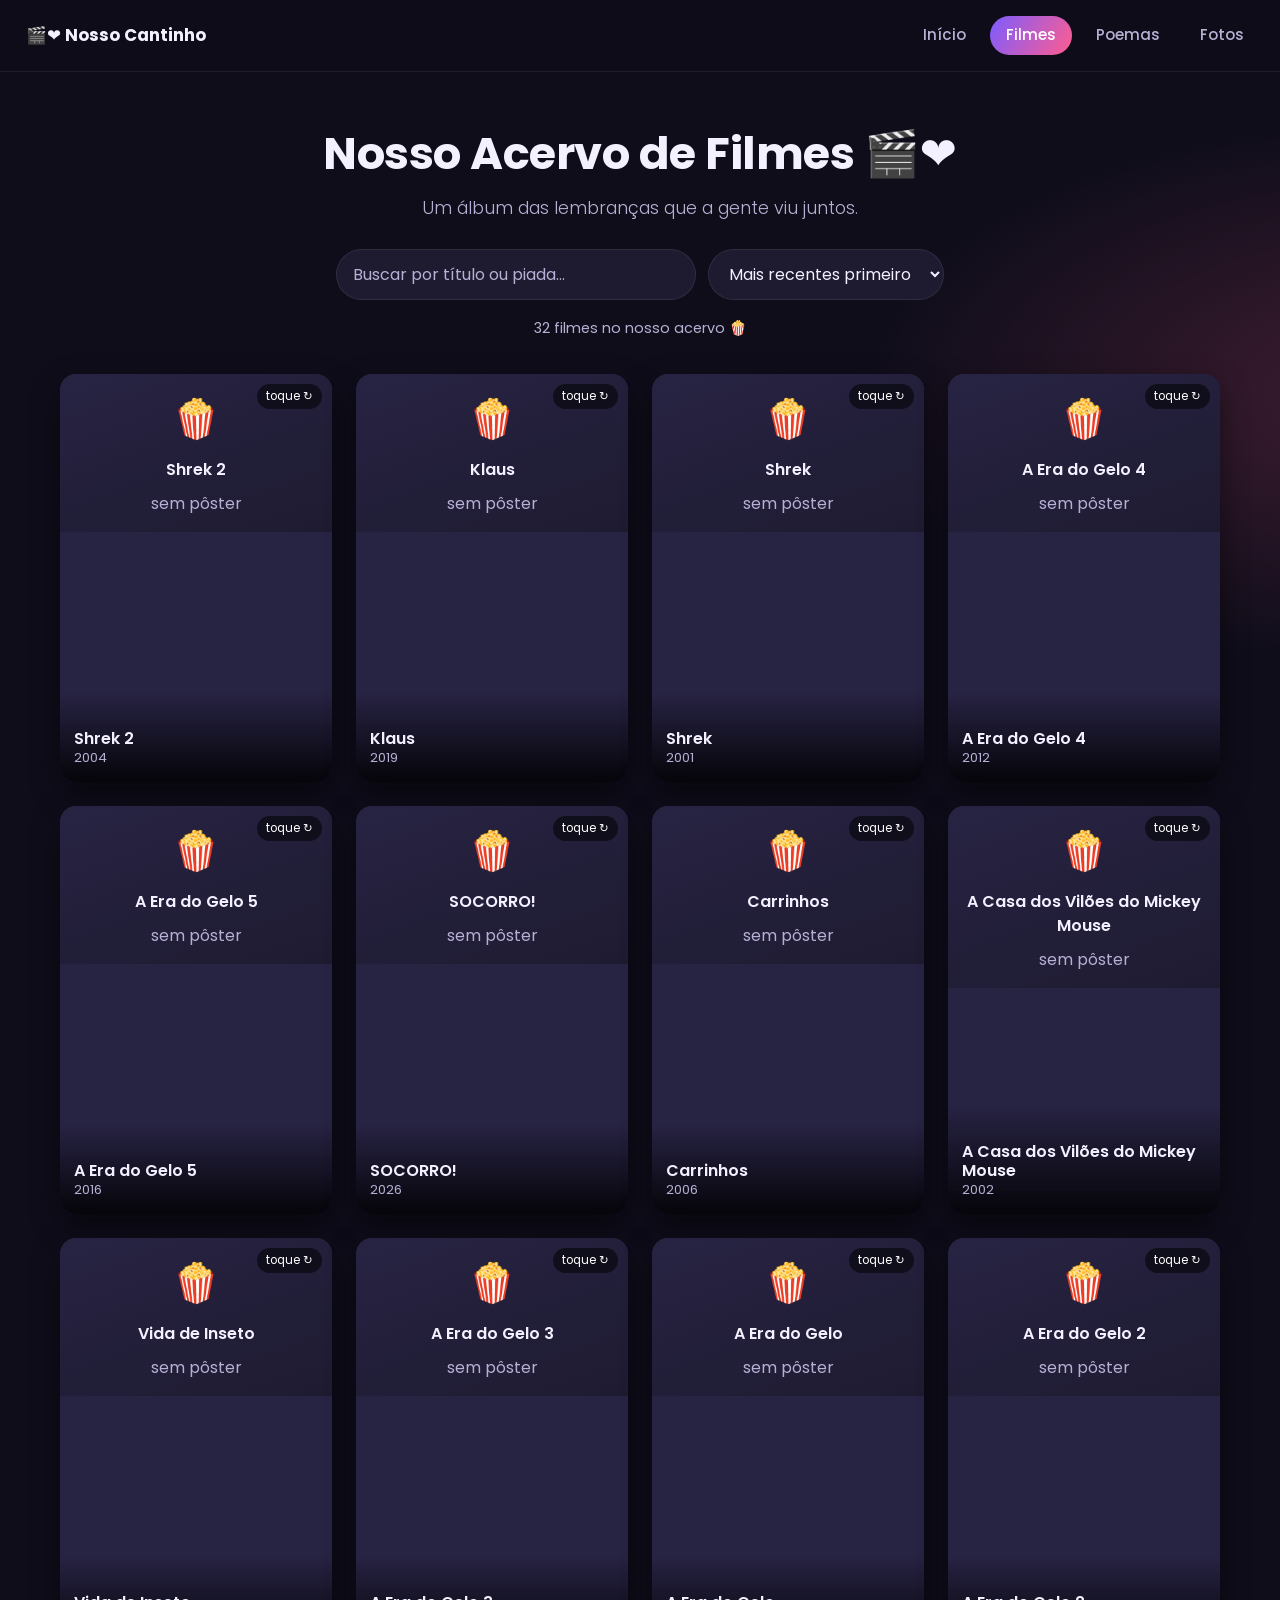
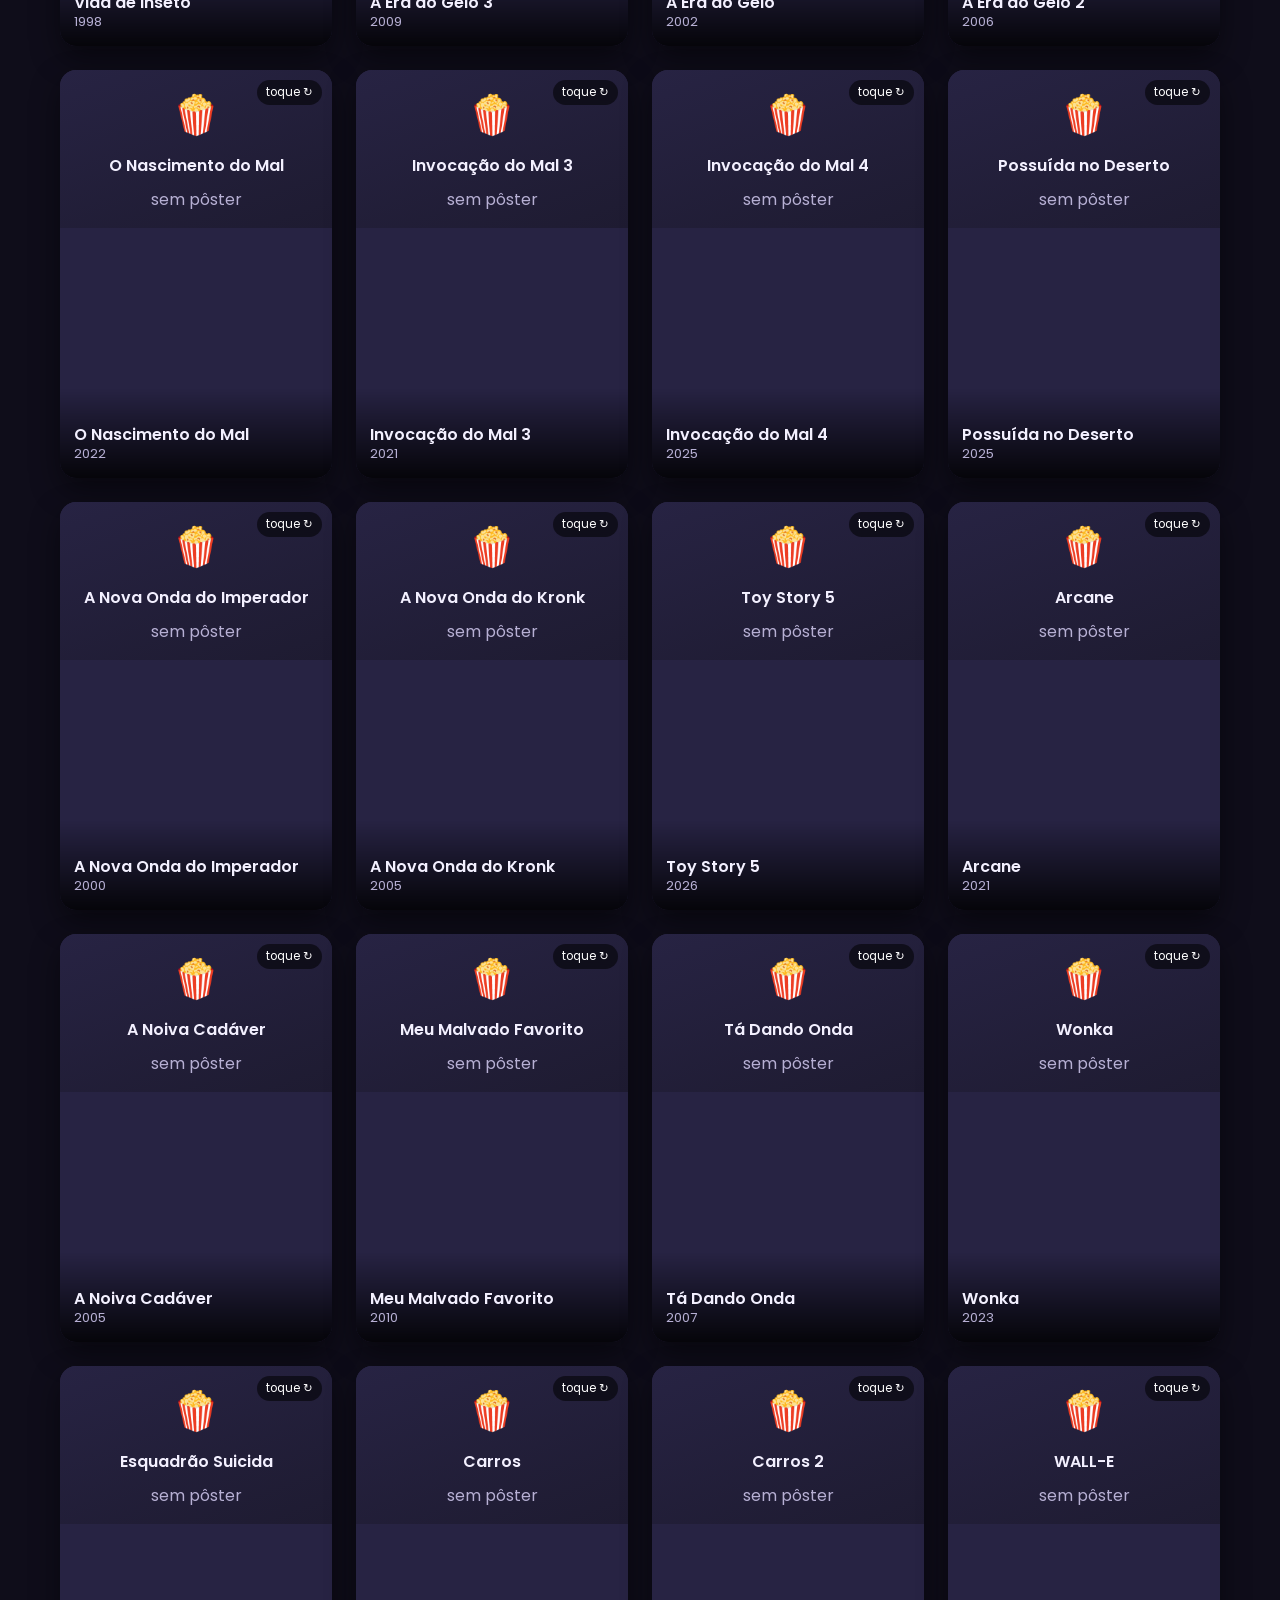
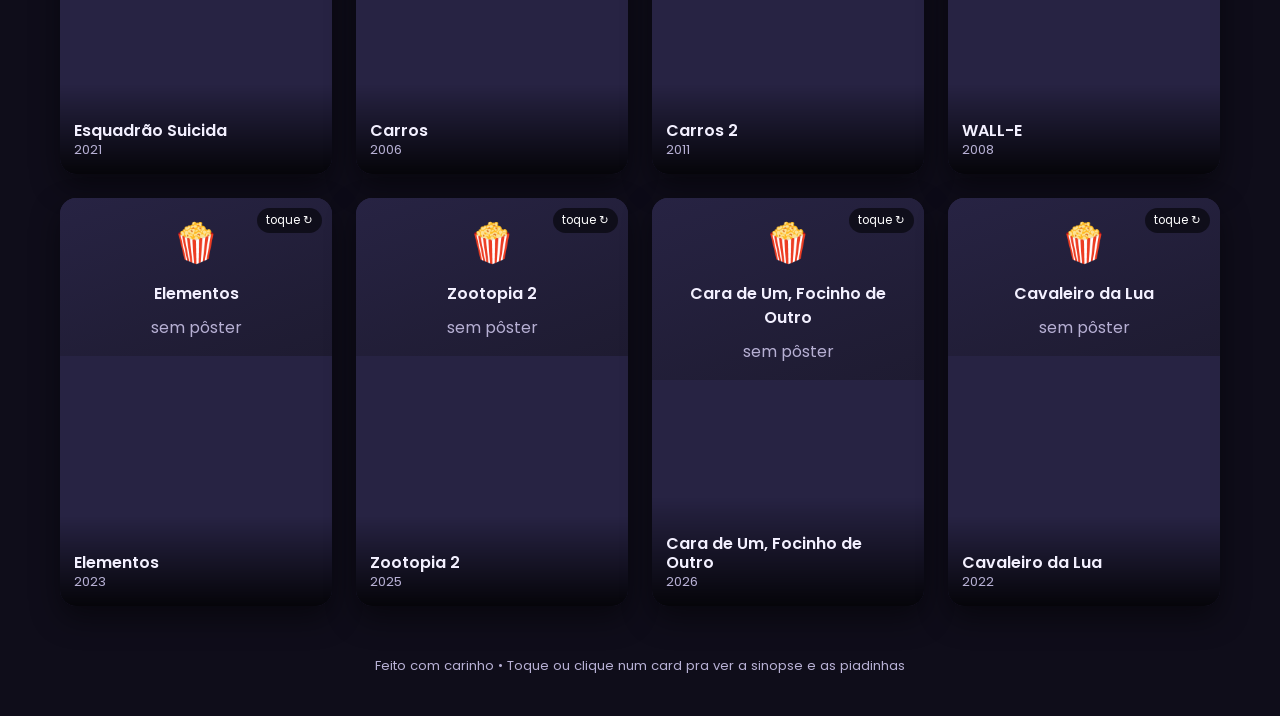
==== paginas/filmes.html @ cee28fe9 "Organiza arquivos em pastas (paginas/ assets/ dados/ fotos/) e adiciona secao de Fotos com lightbox" ====
<!DOCTYPE html>
<html lang="pt-BR">
<head>
  <meta charset="UTF-8" />
  <meta name="viewport" content="width=device-width, initial-scale=1.0" />
  <title>Nosso Acervo de Filmes 🎬</title>
  <meta name="description" content="Um álbum de lembranças dos filmes que já assistimos juntos." />

  <!-- Favicon: o iconezinho que aparece na aba do navegador -->
  <link rel="icon" type="image/svg+xml" href="../favicon.svg" />
  <!-- Fallback em emoji para navegadores que não carregam o SVG -->
  <link rel="alternate icon" href="data:image/svg+xml,%3Csvg xmlns='http://www.w3.org/2000/svg' viewBox='0 0 16 16'%3E%3Ctext y='14' font-size='14'%3E%F0%9F%8E%AC%3C/text%3E%3C/svg%3E" />
  <!-- Ícone para quando salvam o site na tela inicial do celular -->
  <link rel="apple-touch-icon" href="../favicon.svg" />
  <link rel="preconnect" href="https://fonts.googleapis.com" />
  <link rel="preconnect" href="https://fonts.gstatic.com" crossorigin />
  <link href="https://fonts.googleapis.com/css2?family=Poppins:wght@300;400;500;600;700&display=swap" rel="stylesheet" />
  <link rel="stylesheet" href="../assets/css/style.css" />
</head>
<body>

  <nav class="nav">
    <span class="marca">🎬❤️ Nosso Cantinho</span>
    <a href="../index.html">Início</a>
    <a href="filmes.html" class="ativo">Filmes</a>
    <a href="poemas.html">Poemas</a>
    <a href="fotos.html">Fotos</a>
  </nav>

  <header class="topo">
    <h1>Nosso Acervo de Filmes <span aria-hidden="true">🎬❤️</span></h1>
    <p class="subtitulo">Um álbum das lembranças que a gente viu juntos.</p>

    <div class="controles">
      <input
        type="search"
        id="busca"
        class="busca"
        placeholder="Buscar por título ou piada..."
        aria-label="Buscar filme"
      />
      <select id="ordenar" class="ordenar" aria-label="Ordenar filmes">
        <option value="data-desc">Mais recentes primeiro</option>
        <option value="data-asc">Mais antigos primeiro</option>
        <option value="nota-desc">Melhor avaliados</option>
        <option value="titulo-asc">Título (A-Z)</option>
      </select>
    </div>

    <p class="stats" id="stats"></p>
  </header>

  <main>
    <section class="grade" id="grade" aria-live="polite"></section>
    <p class="vazio" id="vazio" hidden>Nenhum filme encontrado por aqui. 🍿</p>
  </main>

  <footer class="rodape">
    <p>Feito com carinho • Toque ou clique num card pra ver a sinopse e as piadinhas</p>
  </footer>

  <!-- Dica: a busca de pôster usa a API OMDb. A chave fica em assets/js/app.js. -->
  <script src="../dados/filmes.js"></script>
  <script src="../assets/js/app.js"></script>
</body>
</html>
---- assets/css/style.css ----
/* ============================================================
   NOSSO ACERVO DE FILMES — estilos
   ============================================================ */

:root {
  --bg: #0f0d1a;
  --bg-2: #171429;
  --card: #1e1b31;
  --card-2: #272343;
  --texto: #f3f0ff;
  --texto-suave: #b7b0d4;
  --destaque: #ff5d8f;
  --destaque-2: #7c5cff;
  --estrela: #ffd166;
  --sombra: 0 12px 30px rgba(0, 0, 0, 0.45);
  --raio: 16px;
}

* { box-sizing: border-box; margin: 0; padding: 0; }

html { scroll-behavior: smooth; }

body {
  font-family: "Poppins", system-ui, -apple-system, Segoe UI, Roboto, sans-serif;
  color: var(--texto);
  background:
    radial-gradient(1200px 600px at 10% -10%, rgba(124, 92, 255, 0.25), transparent 60%),
    radial-gradient(1000px 500px at 110% 10%, rgba(255, 93, 143, 0.2), transparent 55%),
    var(--bg);
  min-height: 100vh;
  line-height: 1.5;
}

/* -------- Cabeçalho -------- */
.topo {
  text-align: center;
  padding: 48px 20px 24px;
  max-width: 1000px;
  margin: 0 auto;
}

.topo h1 {
  font-weight: 700;
  font-size: clamp(1.8rem, 4vw, 2.8rem);
  letter-spacing: -0.5px;
}

.subtitulo {
  color: var(--texto-suave);
  margin-top: 8px;
  font-weight: 300;
  font-size: clamp(0.95rem, 2vw, 1.1rem);
}

.controles {
  display: flex;
  gap: 12px;
  justify-content: center;
  flex-wrap: wrap;
  margin-top: 28px;
}

.busca, .ordenar {
  font: inherit;
  color: var(--texto);
  background: var(--card);
  border: 1px solid rgba(255, 255, 255, 0.08);
  padding: 12px 16px;
  border-radius: 999px;
  outline: none;
  transition: border-color 0.2s, box-shadow 0.2s;
}

.busca {
  width: min(360px, 80vw);
}

.busca::placeholder { color: var(--texto-suave); }

.busca:focus, .ordenar:focus {
  border-color: var(--destaque-2);
  box-shadow: 0 0 0 3px rgba(124, 92, 255, 0.25);
}

.ordenar { cursor: pointer; }
.ordenar option { background: var(--card); }

.stats {
  color: var(--texto-suave);
  margin-top: 18px;
  font-size: 0.9rem;
}

/* -------- Grade de cards -------- */
.grade {
  display: grid;
  grid-template-columns: repeat(auto-fill, minmax(220px, 1fr));
  gap: 24px;
  max-width: 1200px;
  margin: 10px auto 40px;
  padding: 0 20px;
}

/* Cada card tem perspectiva pra dar profundidade ao flip */
.card {
  perspective: 1200px;
  cursor: pointer;
  border: none;
  background: transparent;
  padding: 0;
  font: inherit;
  color: inherit;
  text-align: left;
}

.card:focus-visible .card-interno {
  outline: 3px solid var(--destaque);
  outline-offset: 3px;
  border-radius: var(--raio);
}

.card-interno {
  position: relative;
  width: 100%;
  aspect-ratio: 2 / 3;
  transform-style: preserve-3d;
  transition: transform 0.6s cubic-bezier(0.4, 0.2, 0.2, 1);
  border-radius: var(--raio);
  box-shadow: var(--sombra);
}

/* Vira quando o card recebe a classe .virado (clique/toque) */
.card.virado .card-interno {
  transform: rotateY(180deg);
}

.face {
  position: absolute;
  inset: 0;
  backface-visibility: hidden;
  -webkit-backface-visibility: hidden;
  border-radius: var(--raio);
  overflow: hidden;
}

/* ---- Frente: pôster ---- */
.frente {
  background: var(--card-2);
}

.frente img {
  width: 100%;
  height: 100%;
  object-fit: cover;
  display: block;
}

/* Fallback quando não há imagem */
.poster-fallback {
  width: 100%;
  height: 100%;
  display: flex;
  flex-direction: column;
  align-items: center;
  justify-content: center;
  gap: 10px;
  padding: 16px;
  text-align: center;
  background: linear-gradient(160deg, var(--card-2), var(--card));
  color: var(--texto-suave);
}
.poster-fallback .emoji { font-size: 2.4rem; }
.poster-fallback .nome { font-weight: 600; color: var(--texto); }

/* Faixa inferior com título + ano sobre o pôster */
.frente .legenda {
  position: absolute;
  left: 0; right: 0; bottom: 0;
  padding: 36px 14px 14px;
  background: linear-gradient(transparent, rgba(0, 0, 0, 0.85));
}
.frente .legenda .t {
  font-weight: 600;
  font-size: 1rem;
  line-height: 1.2;
}
.frente .legenda .a {
  color: var(--texto-suave);
  font-size: 0.82rem;
}

.dica-virar {
  position: absolute;
  top: 10px; right: 10px;
  background: rgba(0, 0, 0, 0.55);
  color: #fff;
  font-size: 0.72rem;
  padding: 4px 9px;
  border-radius: 999px;
  backdrop-filter: blur(4px);
}

/* ---- Verso: sinopse + piadas ---- */
.verso {
  transform: rotateY(180deg);
  background: linear-gradient(160deg, var(--card-2), var(--card));
  padding: 18px 16px;
  display: flex;
  flex-direction: column;
  gap: 10px;
  overflow-y: auto;
}

.verso h3 {
  font-size: 1.05rem;
  font-weight: 600;
  line-height: 1.2;
}

.verso .meta {
  display: flex;
  align-items: center;
  justify-content: space-between;
  gap: 8px;
  color: var(--texto-suave);
  font-size: 0.8rem;
}

.estrelas { color: var(--estrela); letter-spacing: 1px; white-space: nowrap; }
.estrelas .vazia { color: rgba(255, 255, 255, 0.18); }

.verso .sinopse {
  font-size: 0.86rem;
  color: var(--texto-suave);
}

.verso .piadas-titulo {
  font-size: 0.8rem;
  font-weight: 600;
  color: var(--destaque);
  text-transform: uppercase;
  letter-spacing: 0.5px;
  margin-top: 2px;
}

.verso ul {
  list-style: none;
  display: flex;
  flex-direction: column;
  gap: 7px;
}
.verso ul li {
  font-size: 0.84rem;
  background: rgba(255, 255, 255, 0.05);
  border-left: 3px solid var(--destaque-2);
  padding: 7px 10px;
  border-radius: 8px;
}

/* -------- Estado vazio e rodapé -------- */
.vazio {
  text-align: center;
  color: var(--texto-suave);
  padding: 40px 20px;
  font-size: 1.05rem;
}

.rodape {
  text-align: center;
  color: var(--texto-suave);
  font-size: 0.82rem;
  padding: 10px 20px 40px;
}

/* -------- Acessibilidade: reduzir movimento -------- */
@media (prefers-reduced-motion: reduce) {
  .card-interno { transition: none; }
}

/* -------- Scrollbar do verso -------- */
.verso::-webkit-scrollbar { width: 6px; }
.verso::-webkit-scrollbar-thumb {
  background: rgba(255, 255, 255, 0.15);
  border-radius: 999px;
}

/* ============================================================
   MENU DE NAVEGAÇÃO (compartilhado entre as páginas)
   ============================================================ */
.nav {
  display: flex;
  align-items: center;
  justify-content: center;
  gap: 8px;
  flex-wrap: wrap;
  padding: 16px 20px;
  position: sticky;
  top: 0;
  z-index: 50;
  background: rgba(15, 13, 26, 0.85);
  backdrop-filter: blur(10px);
  border-bottom: 1px solid rgba(255, 255, 255, 0.07);
}

.nav .marca {
  font-weight: 700;
  margin-right: auto;
  font-size: 1.05rem;
  display: flex;
  align-items: center;
  gap: 8px;
  padding-left: 6px;
}

.nav a {
  color: var(--texto-suave);
  text-decoration: none;
  font-weight: 500;
  font-size: 0.95rem;
  padding: 8px 16px;
  border-radius: 999px;
  transition: background 0.2s, color 0.2s;
}

.nav a:hover { color: var(--texto); background: rgba(255, 255, 255, 0.06); }

/* link da página atual fica destacado */
.nav a.ativo {
  color: #fff;
  background: linear-gradient(120deg, var(--destaque-2), var(--destaque));
}

@media (max-width: 560px) {
  .nav .marca { width: 100%; margin: 0 0 6px; justify-content: center; }
  .nav { justify-content: center; }
}

/* ============================================================
   PÁGINA DE INÍCIO (capa)
   ============================================================ */
.capa {
  min-height: calc(100vh - 70px);
  display: flex;
  flex-direction: column;
  align-items: center;
  justify-content: center;
  text-align: center;
  padding: 40px 20px 60px;
  gap: 14px;
}

.capa .emoji-grande {
  font-size: clamp(3rem, 10vw, 5rem);
  line-height: 1;
  animation: flutua 3s ease-in-out infinite;
}

@keyframes flutua {
  0%, 100% { transform: translateY(0); }
  50% { transform: translateY(-10px); }
}

.capa h1 {
  font-size: clamp(2rem, 6vw, 3.4rem);
  font-weight: 700;
  letter-spacing: -0.5px;
  max-width: 14ch;
}

.capa .sub {
  color: var(--texto-suave);
  font-weight: 300;
  font-size: clamp(1rem, 2.5vw, 1.25rem);
  max-width: 44ch;
}

.capa .cards-secoes {
  display: grid;
  grid-template-columns: repeat(auto-fit, minmax(200px, 1fr));
  gap: 18px;
  margin-top: 28px;
  width: min(760px, 100%);
}

.capa .secao-link {
  display: flex;
  flex-direction: column;
  align-items: center;
  gap: 8px;
  padding: 28px 20px;
  border-radius: var(--raio);
  background: var(--card);
  border: 1px solid rgba(255, 255, 255, 0.07);
  color: var(--texto);
  text-decoration: none;
  transition: transform 0.2s, border-color 0.2s, box-shadow 0.2s;
}

.capa .secao-link:hover {
  transform: translateY(-4px);
  border-color: var(--destaque-2);
  box-shadow: var(--sombra);
}

.capa .secao-link .ic { font-size: 2.4rem; }
.capa .secao-link .nome { font-weight: 600; font-size: 1.1rem; }
.capa .secao-link .desc { color: var(--texto-suave); font-size: 0.85rem; }

/* ============================================================
   SEÇÃO DE POEMAS
   ============================================================ */
.poemas-lista {
  max-width: 760px;
  margin: 10px auto 50px;
  padding: 0 20px;
  display: flex;
  flex-direction: column;
  gap: 24px;
}

.poema {
  background: linear-gradient(160deg, var(--card-2), var(--card));
  border: 1px solid rgba(255, 255, 255, 0.07);
  border-radius: var(--raio);
  padding: 28px 28px 24px;
  box-shadow: var(--sombra);
  position: relative;
  overflow: hidden;
}

.poema::before {
  content: "\201C"; /* aspas decorativas */
  position: absolute;
  top: -10px;
  left: 14px;
  font-size: 5rem;
  color: rgba(124, 92, 255, 0.18);
  font-family: Georgia, serif;
}

.poema h2 {
  font-size: 1.35rem;
  font-weight: 600;
  margin-bottom: 4px;
}

.poema .poema-meta {
  color: var(--texto-suave);
  font-size: 0.82rem;
  margin-bottom: 16px;
}

.poema .corpo {
  font-size: 1.02rem;
  line-height: 1.8;
  color: var(--texto);
  white-space: pre-wrap; /* preserva as quebras de linha do poema */
  font-weight: 300;
}

.poema .assinatura {
  margin-top: 18px;
  text-align: right;
  font-style: italic;
  color: var(--texto-suave);
  font-size: 0.95rem;
}

/* ============================================================
   AVISO "EM BREVE" (para seções ainda não prontas)
   ============================================================ */
.em-breve {
  text-align: center;
  color: var(--texto-suave);
  padding: 80px 20px;
  font-size: 1.1rem;
}
.em-breve .ic { font-size: 3rem; display: block; margin-bottom: 12px; }

/* ============================================================
   SEÇÃO DE FOTOS (galeria + lightbox)
   ============================================================ */
.fotos-grade {
  display: grid;
  grid-template-columns: repeat(auto-fill, minmax(240px, 1fr));
  gap: 20px;
  max-width: 1200px;
  margin: 10px auto 40px;
  padding: 0 20px;
}

.foto-card {
  border: none;
  padding: 0;
  font: inherit;
  color: inherit;
  text-align: left;
  cursor: pointer;
  background: var(--card);
  border-radius: var(--raio);
  overflow: hidden;
  box-shadow: var(--sombra);
  transition: transform 0.2s;
  display: flex;
  flex-direction: column;
}

.foto-card:hover { transform: translateY(-4px); }
.foto-card:focus-visible { outline: 3px solid var(--destaque); outline-offset: 2px; }

.foto-slot {
  width: 100%;
  aspect-ratio: 4 / 3;
  background: var(--card-2);
}
.foto-slot img { width: 100%; height: 100%; object-fit: cover; display: block; }

.foto-fallback {
  width: 100%;
  height: 100%;
  display: flex;
  flex-direction: column;
  align-items: center;
  justify-content: center;
  gap: 8px;
  color: var(--texto-suave);
  background: linear-gradient(160deg, var(--card-2), var(--card));
}
.foto-fallback .emoji { font-size: 2.2rem; }

.foto-info { padding: 12px 14px 14px; }
.foto-legenda { font-size: 0.92rem; font-weight: 500; }
.foto-meta { color: var(--texto-suave); font-size: 0.8rem; margin-top: 4px; }

/* ---- Lightbox ---- */
.lightbox {
  position: fixed;
  inset: 0;
  z-index: 100;
  background: rgba(0, 0, 0, 0.9);
  display: flex;
  flex-direction: column;
  align-items: center;
  justify-content: center;
  gap: 16px;
  padding: 40px 20px;
  backdrop-filter: blur(4px);
}

.lightbox[hidden] { display: none; }

.lb-img {
  max-width: min(92vw, 900px);
  max-height: 78vh;
  object-fit: contain;
  border-radius: 10px;
  box-shadow: 0 20px 60px rgba(0, 0, 0, 0.6);
}

.lb-legenda {
  color: var(--texto);
  text-align: center;
  max-width: 600px;
  font-size: 1rem;
  display: flex;
  flex-direction: column;
  gap: 4px;
}
.lb-legenda .lb-meta { color: var(--texto-suave); font-size: 0.85rem; }

.lb-fechar {
  position: absolute;
  top: 18px;
  right: 20px;
  width: 44px;
  height: 44px;
  border-radius: 50%;
  border: none;
  background: rgba(255, 255, 255, 0.12);
  color: #fff;
  font-size: 1.3rem;
  cursor: pointer;
  transition: background 0.2s;
}
.lb-fechar:hover { background: rgba(255, 255, 255, 0.25); }
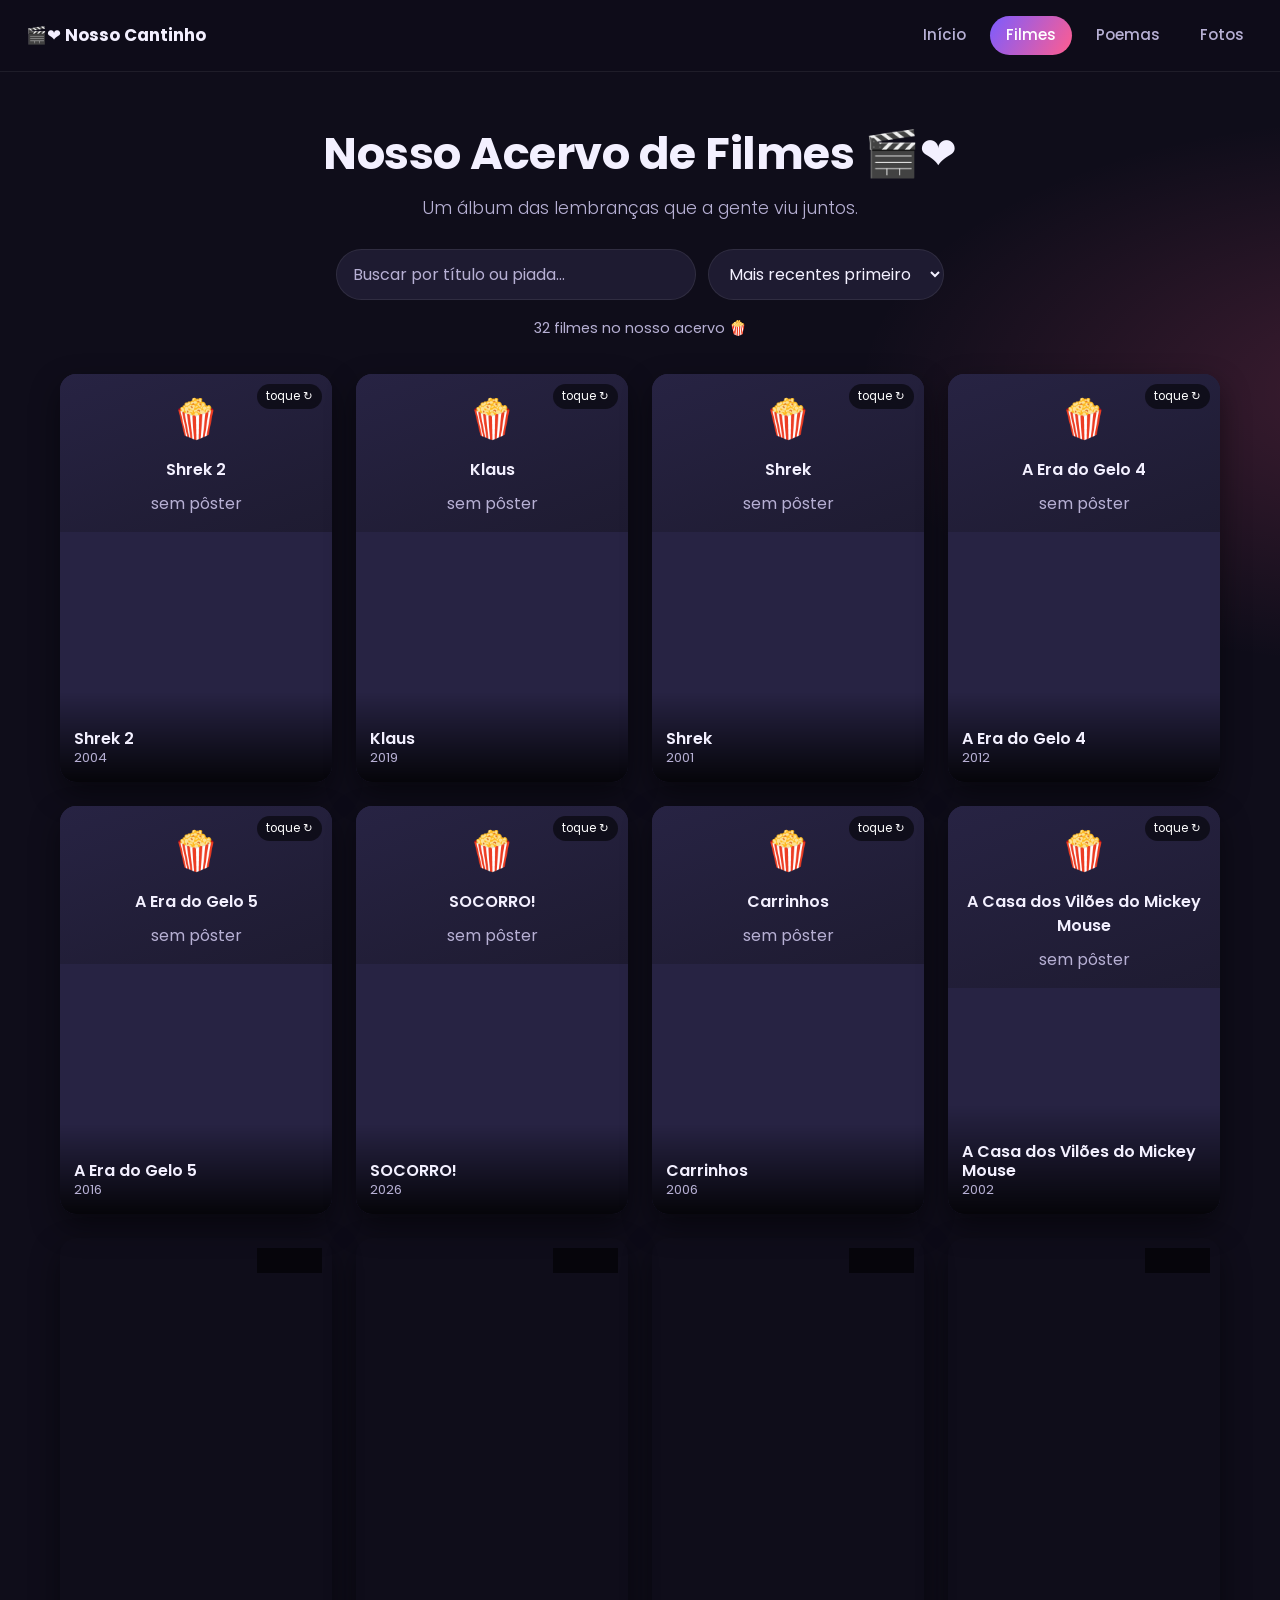
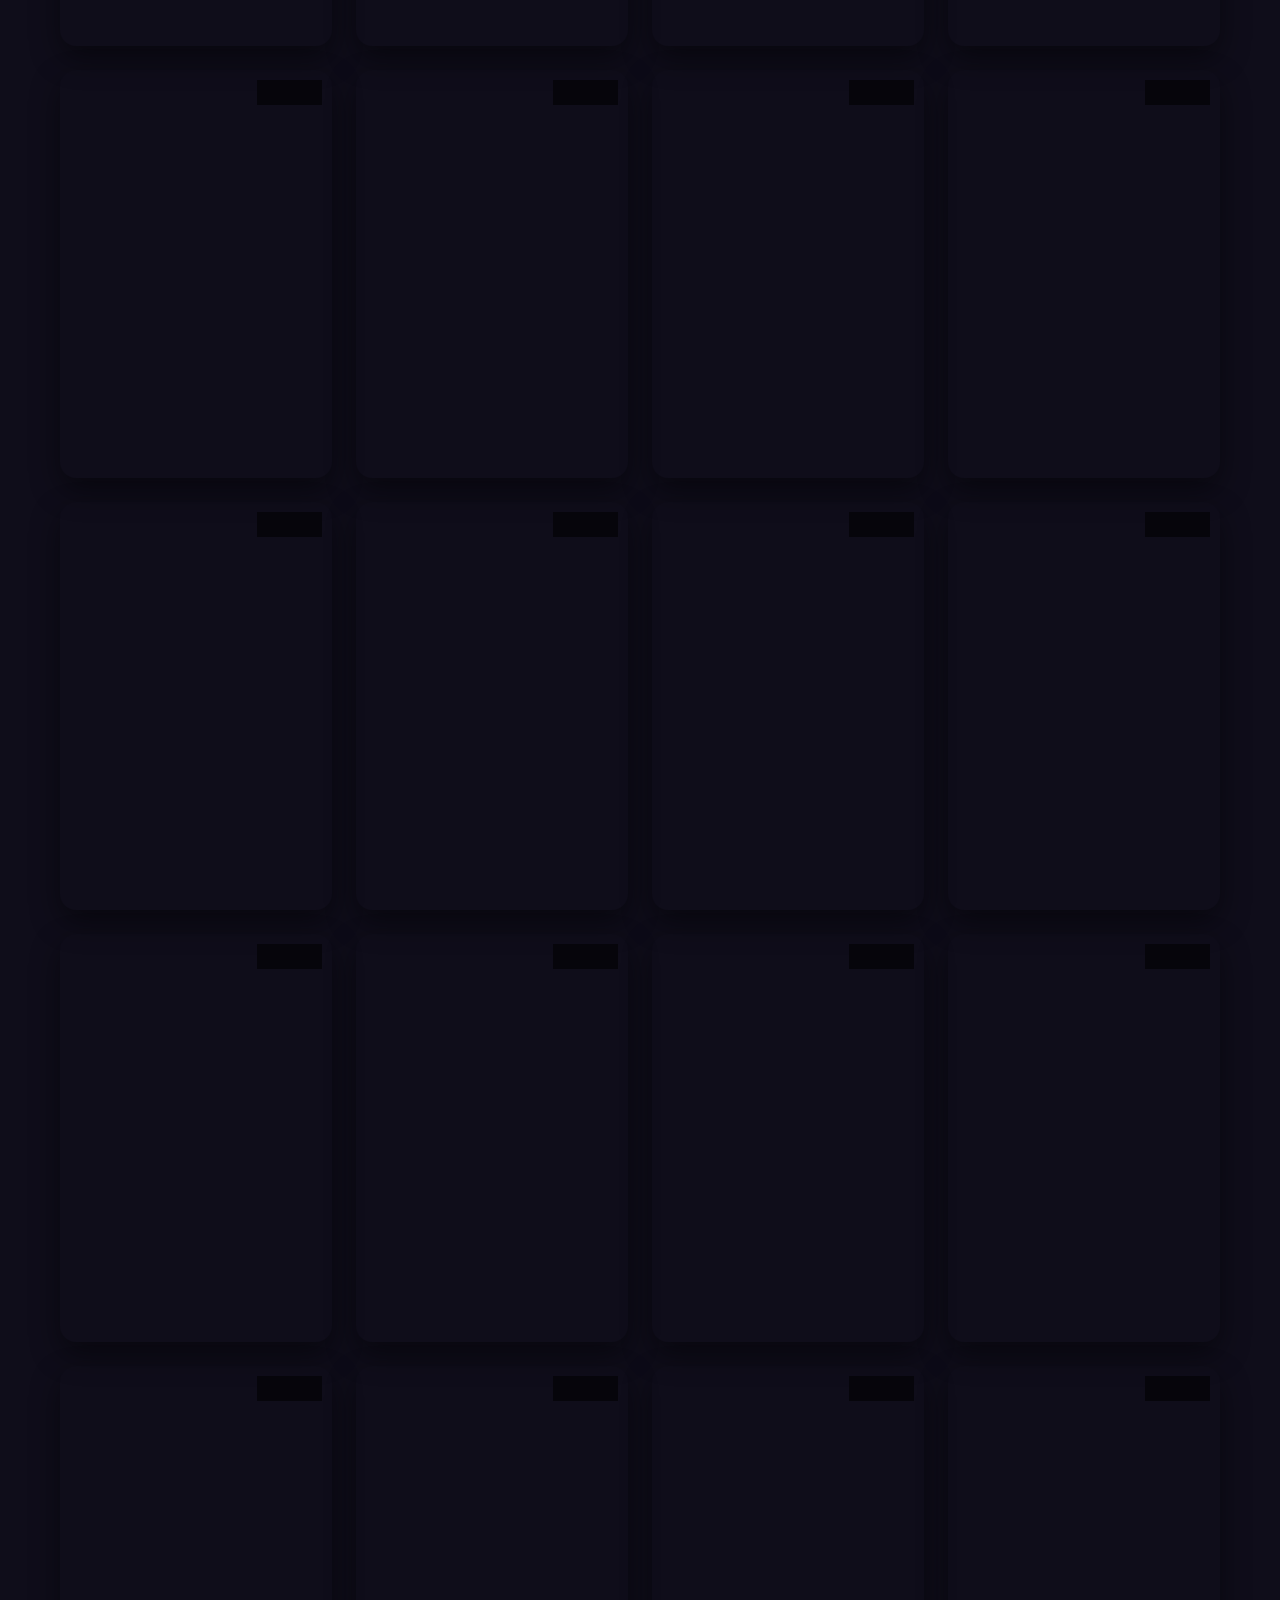
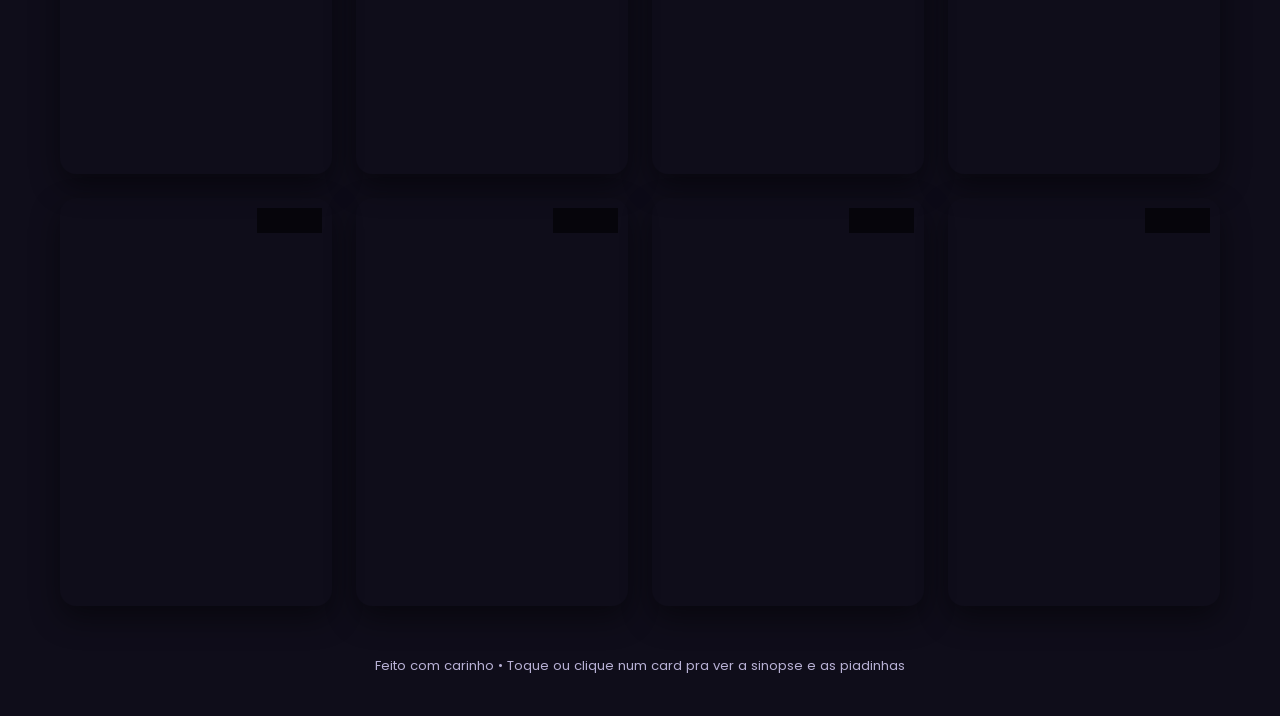
==== commit 9c54cc38: "Anti-cache: meta tags no-cache e versao ?v= nos CSS/JS para atualizar em qualquer dispositivo" ====
--- a/paginas/filmes.html
+++ b/paginas/filmes.html
@@ -3,6 +3,10 @@
 <head>
   <meta charset="UTF-8" />
   <meta name="viewport" content="width=device-width, initial-scale=1.0" />
+  <!-- Evita que o navegador mostre uma versão antiga em cache -->
+  <meta http-equiv="Cache-Control" content="no-cache, no-store, must-revalidate" />
+  <meta http-equiv="Pragma" content="no-cache" />
+  <meta http-equiv="Expires" content="0" />
   <title>Nosso Acervo de Filmes 🎬</title>
   <meta name="description" content="Um álbum de lembranças dos filmes que já assistimos juntos." />
 
@@ -15,7 +19,7 @@
   <link rel="preconnect" href="https://fonts.googleapis.com" />
   <link rel="preconnect" href="https://fonts.gstatic.com" crossorigin />
   <link href="https://fonts.googleapis.com/css2?family=Poppins:wght@300;400;500;600;700&display=swap" rel="stylesheet" />
-  <link rel="stylesheet" href="../assets/css/style.css" />
+  <link rel="stylesheet" href="../assets/css/style.css?v=2026-11-01" />
 </head>
 <body>
 
@@ -60,7 +64,7 @@
   </footer>
 
   <!-- Dica: a busca de pôster usa a API OMDb. A chave fica em assets/js/app.js. -->
-  <script src="../dados/filmes.js"></script>
-  <script src="../assets/js/app.js"></script>
+  <script src="../dados/filmes.js?v=2026-11-01"></script>
+  <script src="../assets/js/app.js?v=2026-11-01"></script>
 </body>
 </html>
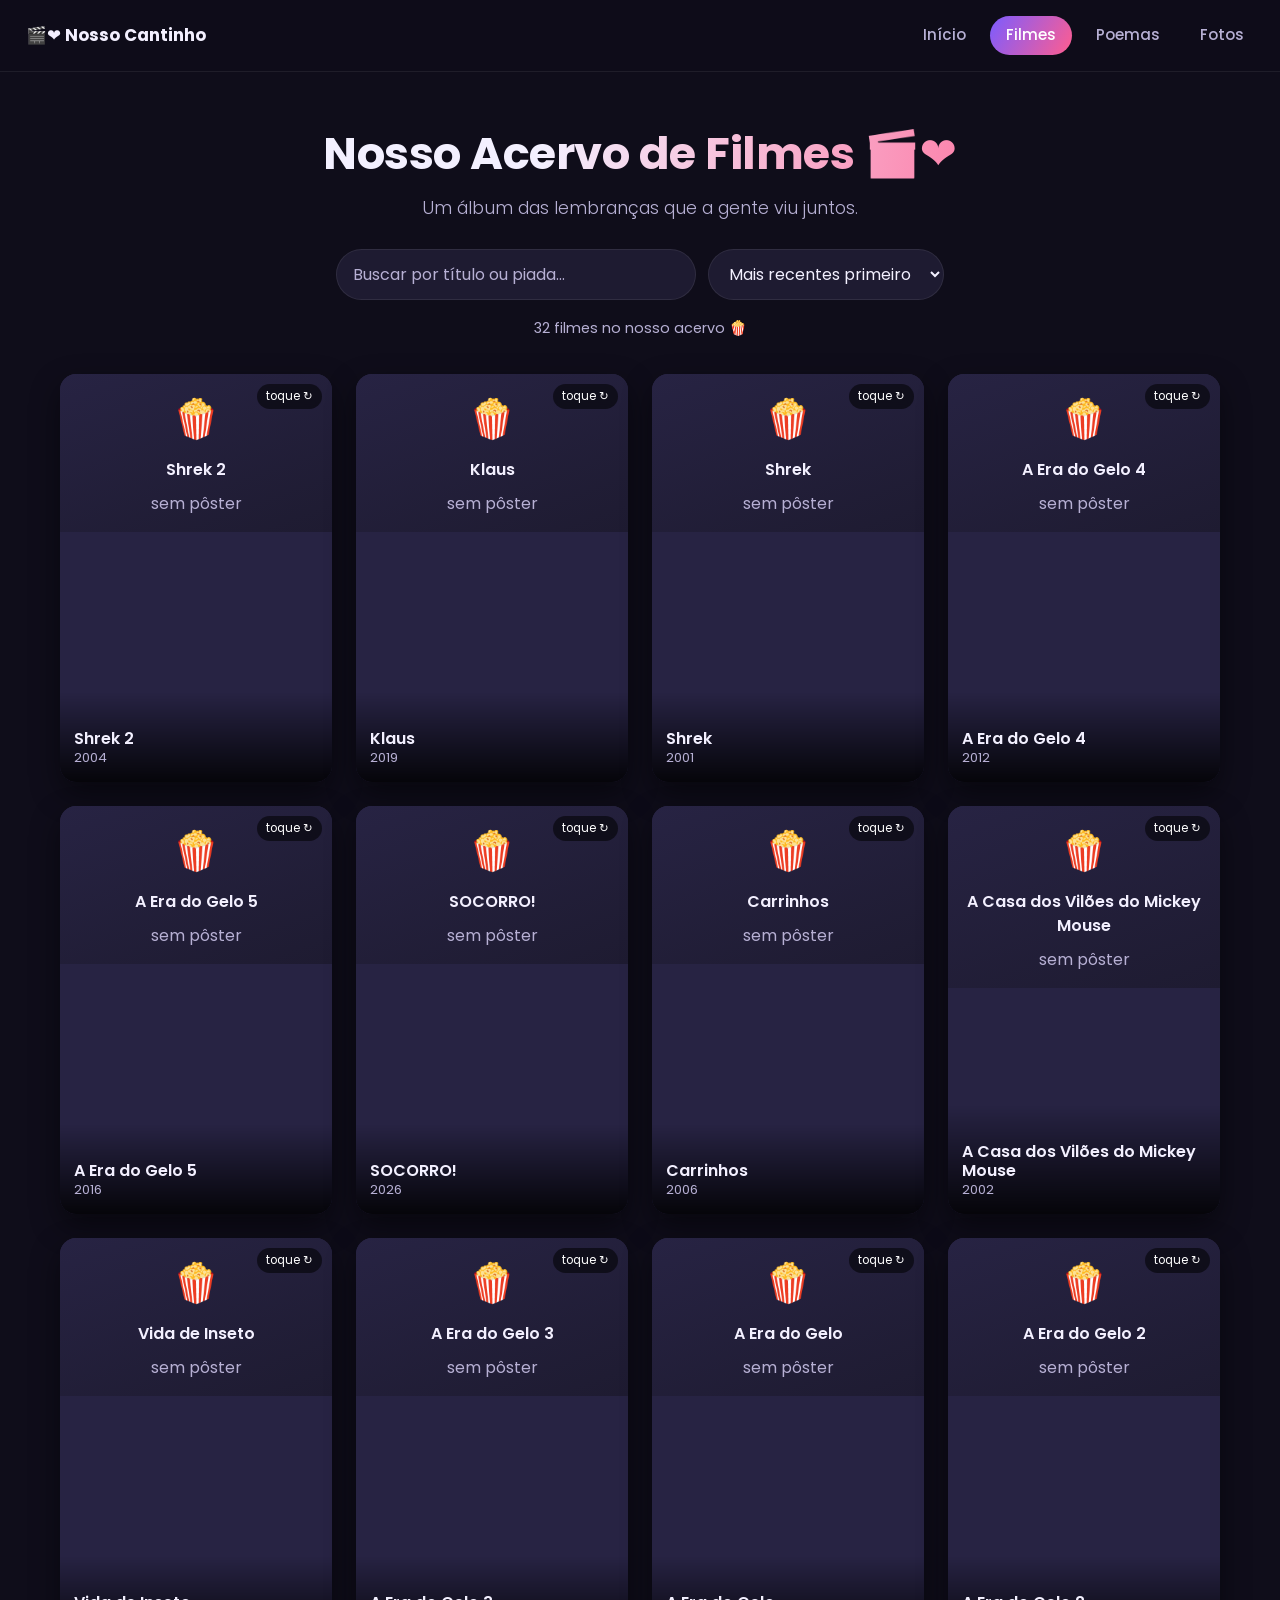
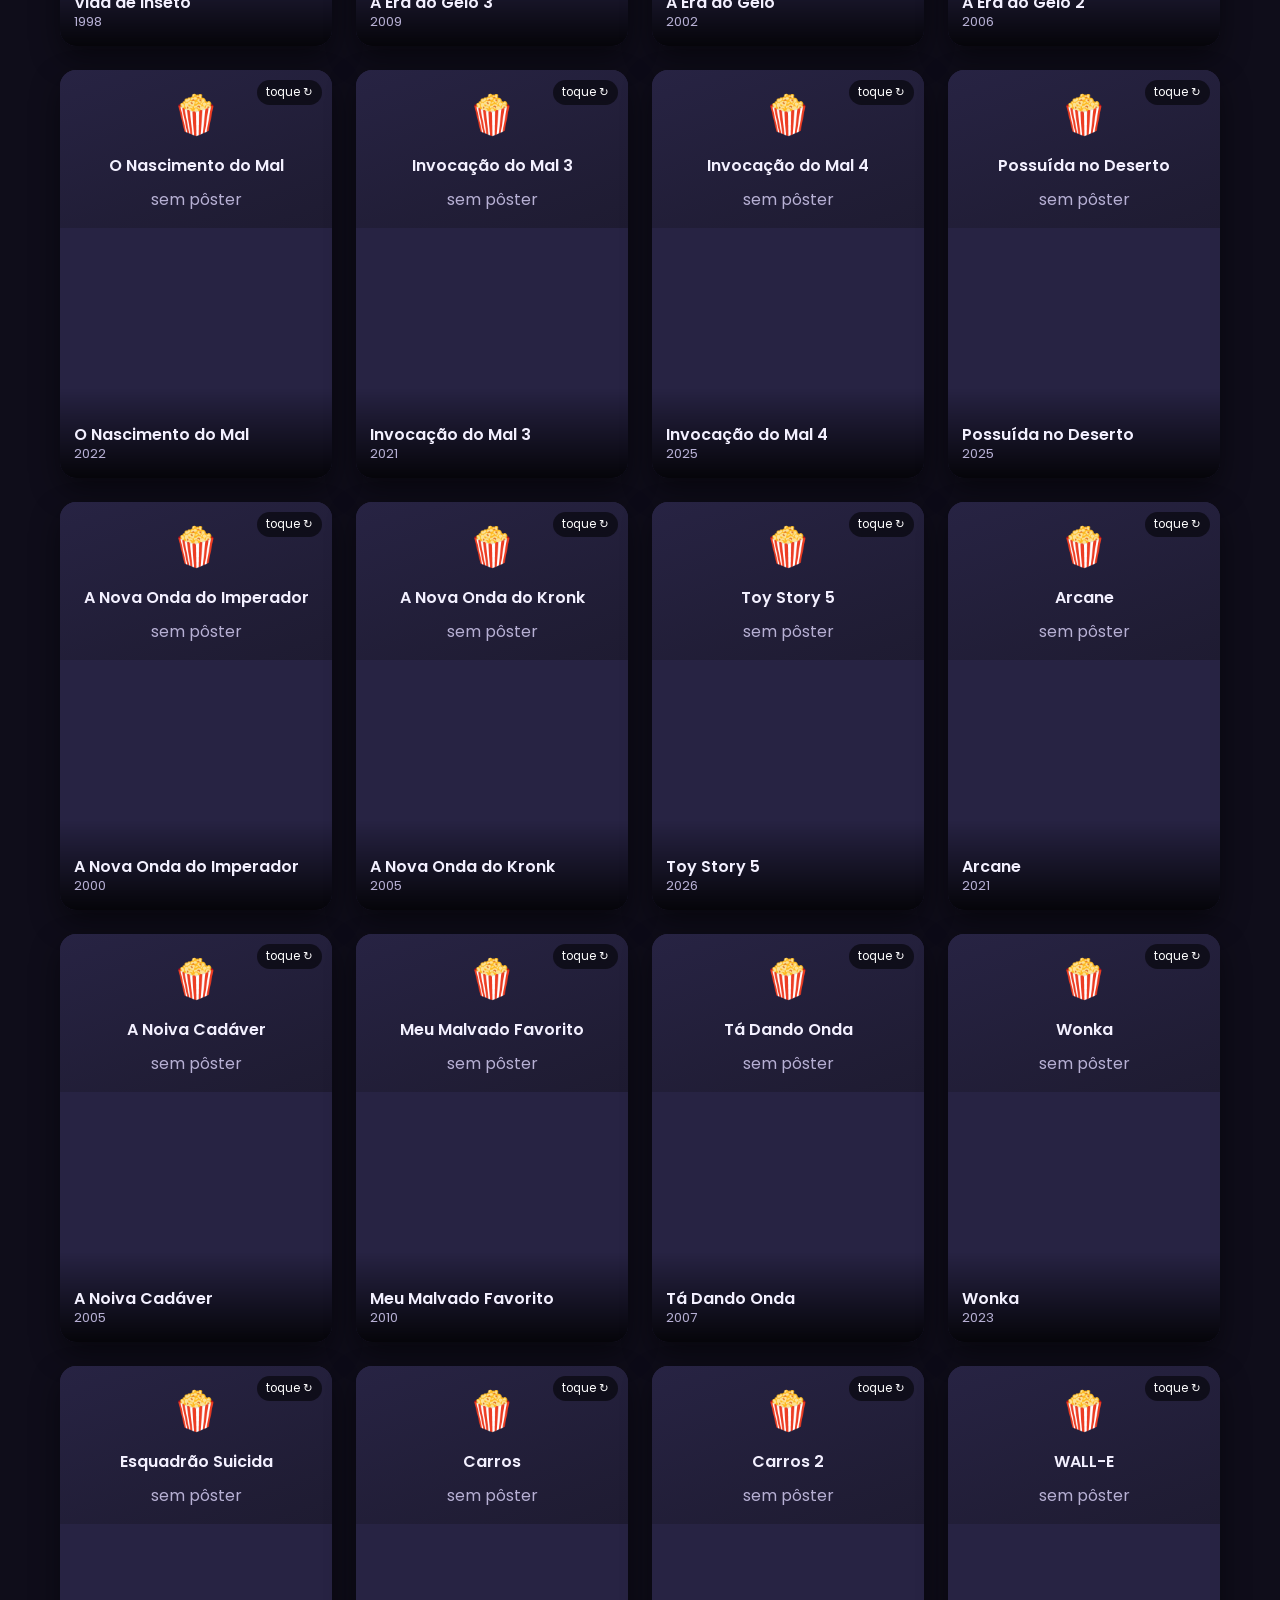
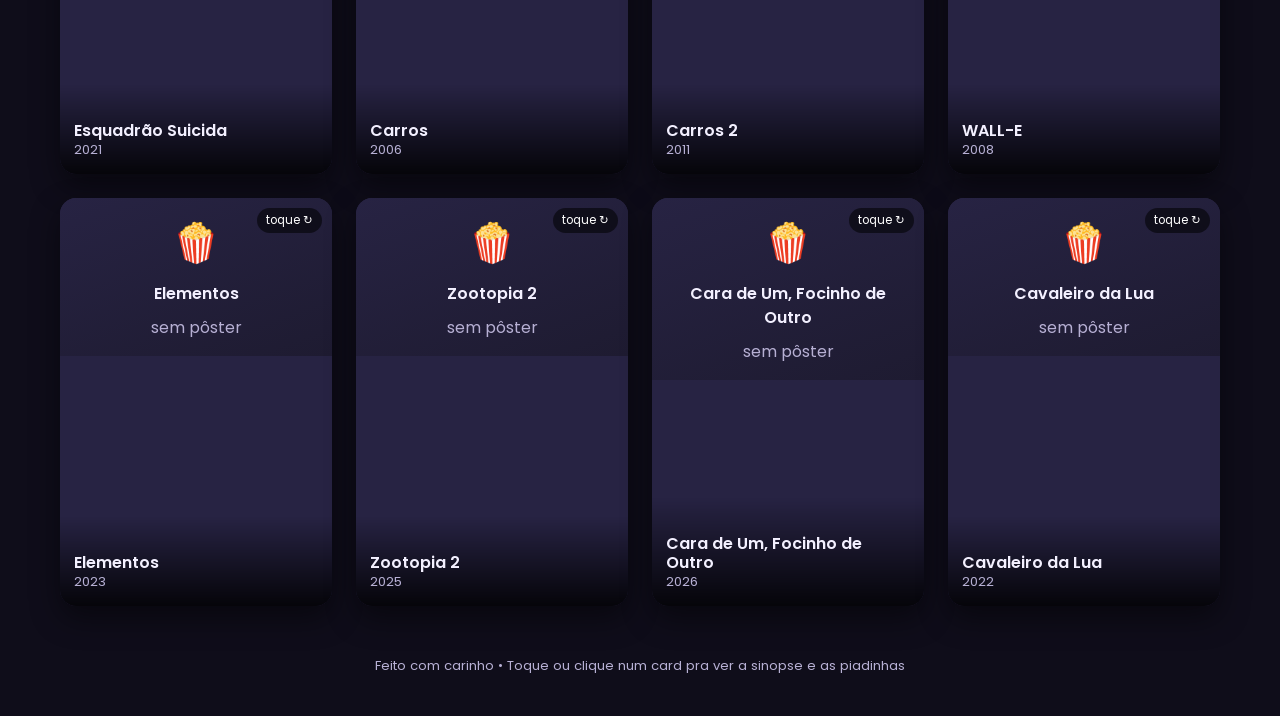
==== commit 2a904f1b: "Cache-busting automatico (loader.js) e animacoes de romance (coracoes flutuantes, fundo animado, bri" ====
--- a/paginas/filmes.html
+++ b/paginas/filmes.html
@@ -63,8 +63,12 @@
     <p>Feito com carinho • Toque ou clique num card pra ver a sinopse e as piadinhas</p>
   </footer>
 
+  <script src="../assets/js/romance.js"></script>
+
   <!-- Dica: a busca de pôster usa a API OMDb. A chave fica em assets/js/app.js. -->
-  <script src="../dados/filmes.js?v=2026-11-01"></script>
-  <script src="../assets/js/app.js?v=2026-11-01"></script>
+  <!-- O loader carrega os dados + a lógica sempre na versão mais recente (cache-busting automático). -->
+  <script src="../assets/js/loader.js"
+          data-dados="../dados/filmes.js"
+          data-app="../assets/js/app.js"></script>
 </body>
 </html>
--- a/assets/css/style.css
+++ b/assets/css/style.css
@@ -583,3 +583,91 @@
   transition: background 0.2s;
 }
 .lb-fechar:hover { background: rgba(255, 255, 255, 0.25); }
+
+/* ============================================================
+   ✨ ANIMAÇÕES DE ROMANCE ✨
+   ============================================================ */
+
+/* ---- Fundo animado: gradiente que se move devagar ---- */
+body {
+  background:
+    radial-gradient(1200px 600px at 10% -10%, rgba(124, 92, 255, 0.28), transparent 60%),
+    radial-gradient(1000px 500px at 110% 10%, rgba(255, 93, 143, 0.24), transparent 55%),
+    radial-gradient(900px 500px at 50% 120%, rgba(255, 110, 180, 0.18), transparent 60%),
+    var(--bg);
+  background-size: 180% 180%, 180% 180%, 180% 180%, auto;
+  animation: fundoVivo 18s ease-in-out infinite;
+}
+
+@keyframes fundoVivo {
+  0%   { background-position: 0% 0%, 100% 0%, 50% 100%, 0 0; }
+  50%  { background-position: 100% 50%, 0% 50%, 50% 0%, 0 0; }
+  100% { background-position: 0% 0%, 100% 0%, 50% 100%, 0 0; }
+}
+
+/* ---- Corações flutuando pela tela ---- */
+.coracoes {
+  position: fixed;
+  inset: 0;
+  overflow: hidden;
+  pointer-events: none; /* não atrapalha cliques */
+  z-index: 0;
+}
+
+.coracoes span {
+  position: absolute;
+  bottom: -40px;
+  font-size: 1.2rem;
+  opacity: 0;
+  animation: sobe linear infinite;
+  will-change: transform, opacity;
+}
+
+@keyframes sobe {
+  0%   { transform: translateY(0) scale(0.8) rotate(0deg); opacity: 0; }
+  10%  { opacity: 0.8; }
+  90%  { opacity: 0.6; }
+  100% { transform: translateY(-110vh) scale(1.1) rotate(25deg); opacity: 0; }
+}
+
+/* garante que o conteúdo fique acima dos corações */
+.nav, header, main, footer { position: relative; z-index: 1; }
+
+/* ---- Brilho pulsante nos títulos ---- */
+.capa h1, .topo h1 {
+  background: linear-gradient(100deg, var(--texto) 20%, var(--destaque) 50%, var(--destaque-2) 80%);
+  -webkit-background-clip: text;
+  background-clip: text;
+  -webkit-text-fill-color: transparent;
+  background-size: 200% auto;
+  animation: brilhoTexto 6s ease-in-out infinite;
+}
+
+@keyframes brilhoTexto {
+  0%, 100% { background-position: 0% center; }
+  50% { background-position: 100% center; }
+}
+
+/* ---- Coração pulsante nos emojis da marca/títulos ---- */
+.nav .marca, .capa .emoji-grande {
+  animation-name: pulsaCoracao;
+}
+@keyframes pulsaCoracao {
+  0%, 100% { transform: scale(1); }
+  10%, 30% { transform: scale(1.12); }
+  20% { transform: scale(1.04); }
+}
+.nav .marca { animation: pulsaCoracao 4s ease-in-out infinite; display: inline-flex; }
+
+/* ---- Cards com brilho mais vivo ao passar o mouse ---- */
+.secao-link:hover, .foto-card:hover {
+  box-shadow: 0 14px 40px rgba(255, 93, 143, 0.35);
+}
+
+/* ---- Respeita quem prefere menos movimento (acessibilidade) ---- */
+@media (prefers-reduced-motion: reduce) {
+  body, .coracoes span, .capa h1, .topo h1, .nav .marca, .capa .emoji-grande {
+    animation: none !important;
+  }
+  body { background-position: 0 0; }
+}
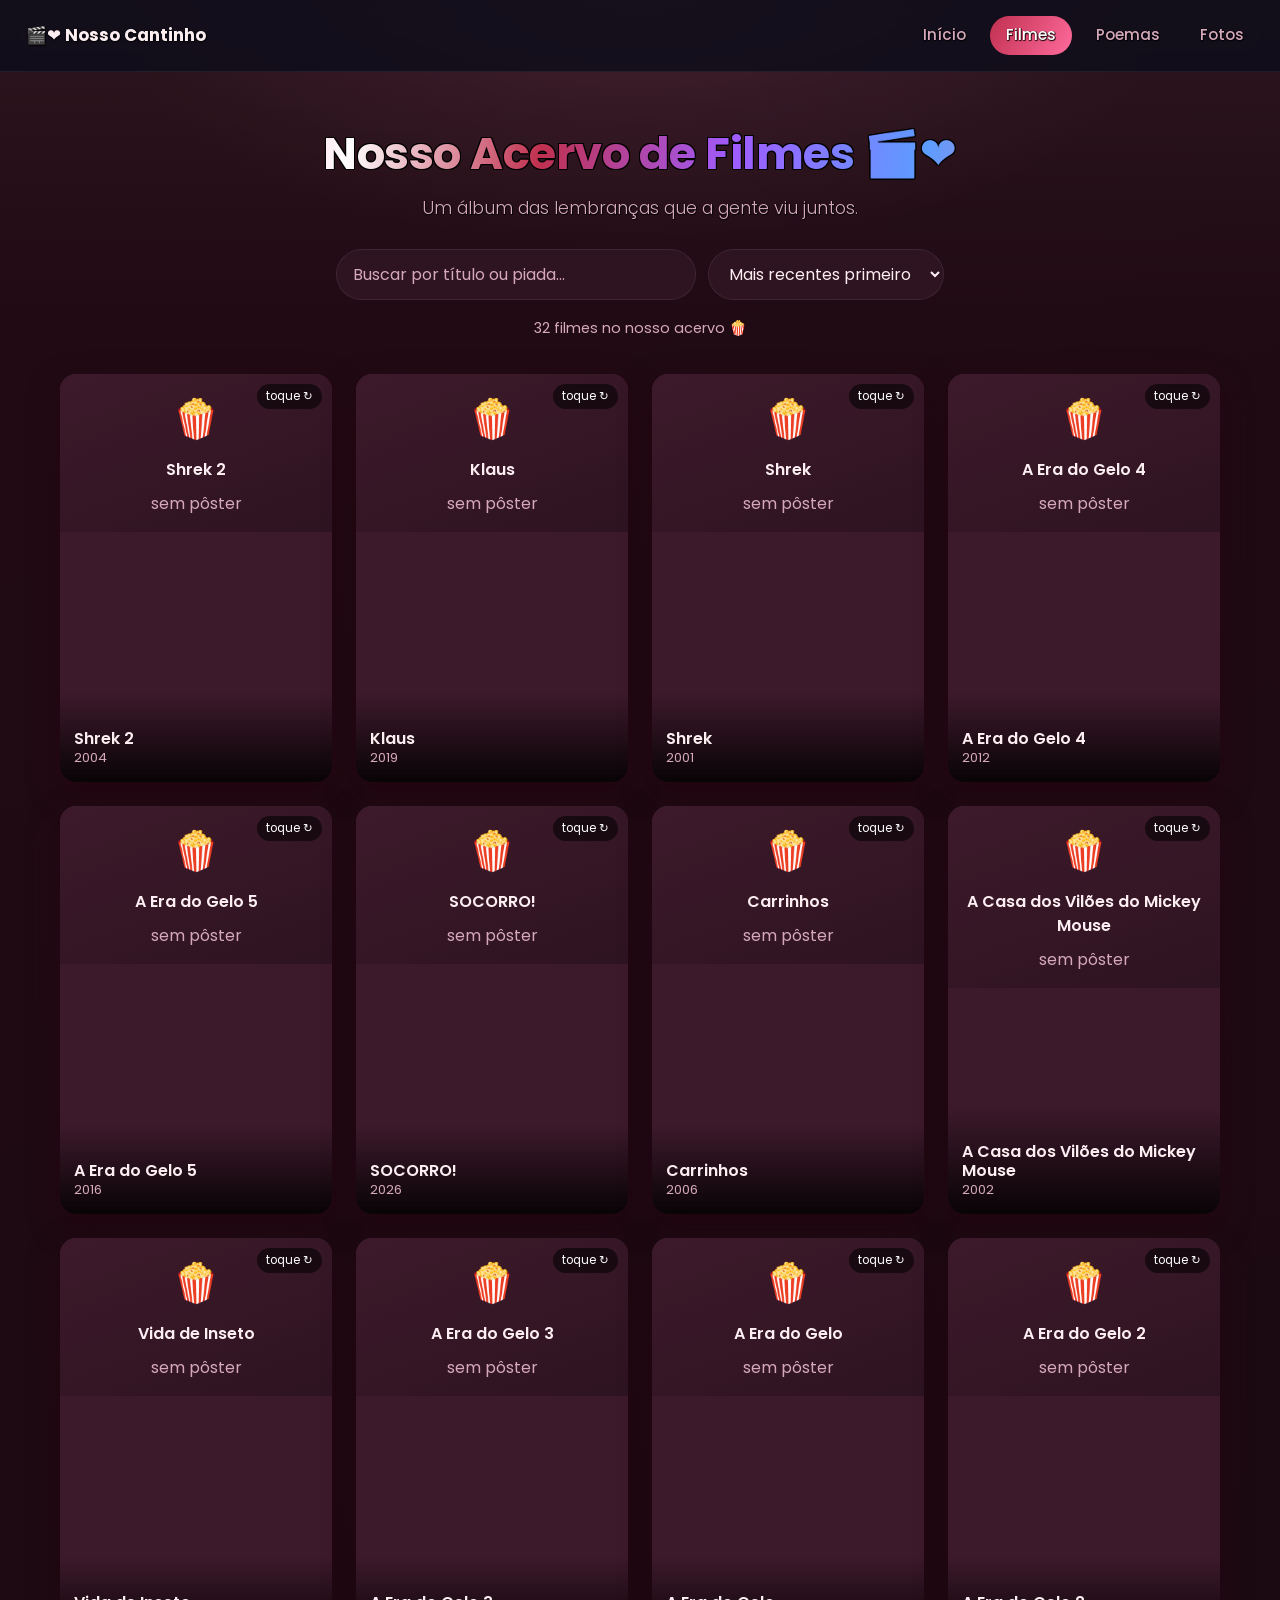
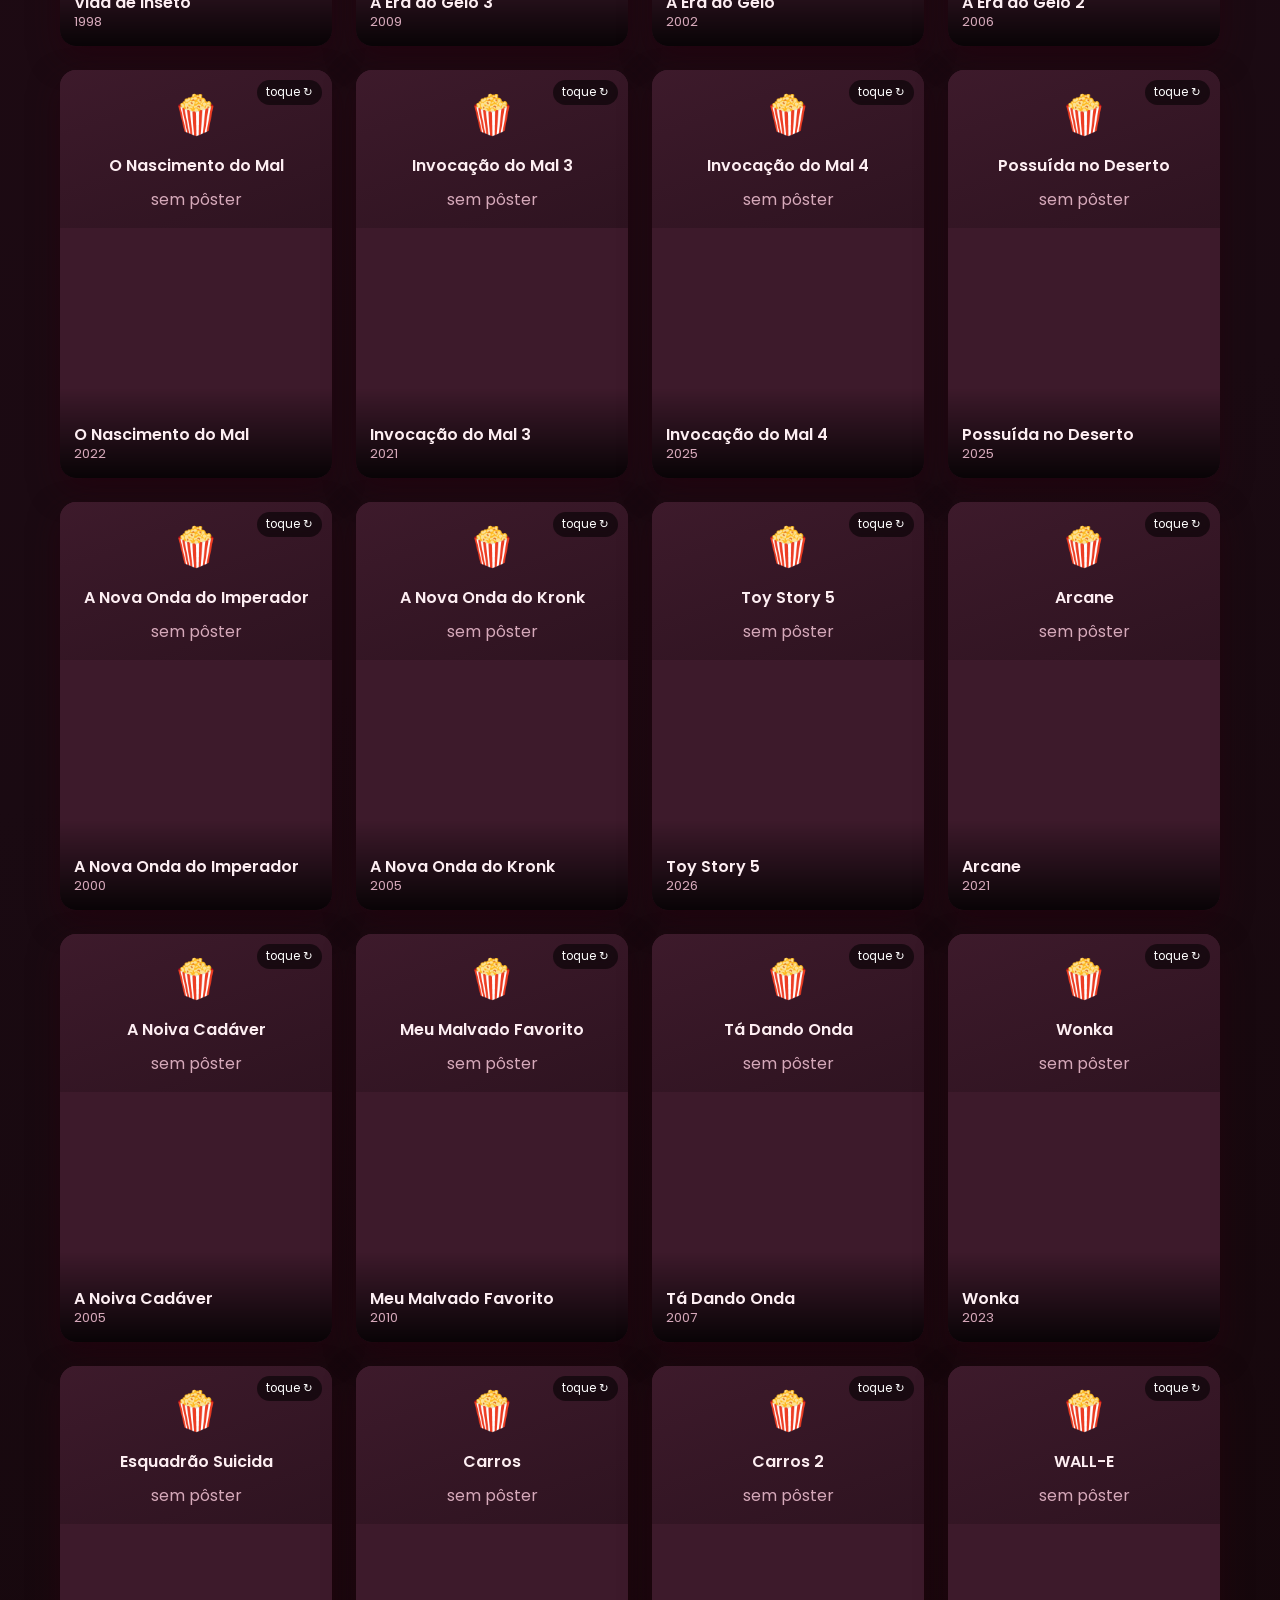
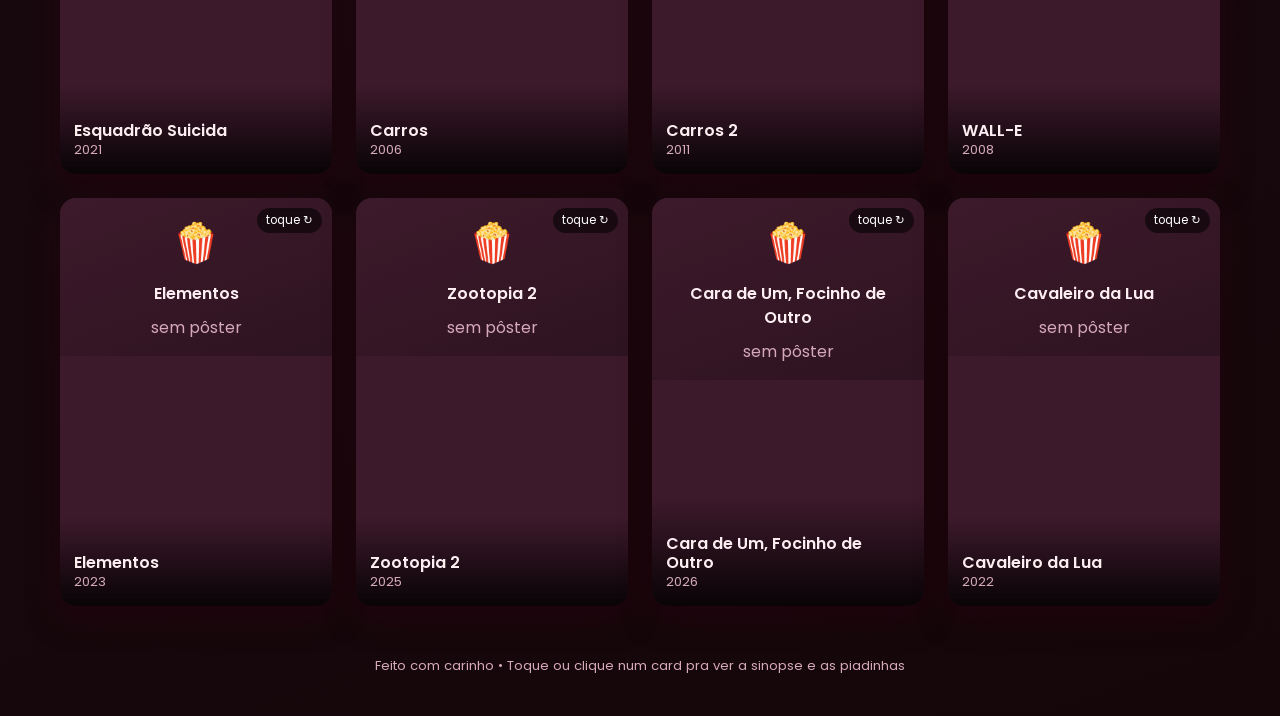
==== commit dfff0d6c: "Adiciona miniatura de preview do link (Open Graph) com a arte do site" ====
--- a/paginas/filmes.html
+++ b/paginas/filmes.html
@@ -9,6 +9,15 @@
   <meta http-equiv="Expires" content="0" />
   <title>Nosso Acervo de Filmes 🎬</title>
   <meta name="description" content="Um álbum de lembranças dos filmes que já assistimos juntos." />
+
+  <!-- Preview do link -->
+  <meta property="og:type" content="website" />
+  <meta property="og:title" content="Nosso Acervo de Filmes 🎬❤️" />
+  <meta property="og:description" content="Os filmes que já assistimos juntos, com nota, data e piadinhas." />
+  <meta property="og:image" content="https://tavemimi.github.io/assets/og-preview.png" />
+  <meta property="og:url" content="https://tavemimi.github.io/paginas/filmes.html" />
+  <meta name="twitter:card" content="summary_large_image" />
+  <meta name="twitter:image" content="https://tavemimi.github.io/assets/og-preview.png" />
 
   <!-- Favicon: o iconezinho que aparece na aba do navegador -->
   <link rel="icon" type="image/svg+xml" href="../favicon.svg" />
--- a/assets/css/style.css
+++ b/assets/css/style.css
@@ -3,16 +3,18 @@
    ============================================================ */
 
 :root {
-  --bg: #0f0d1a;
-  --bg-2: #171429;
-  --card: #1e1b31;
-  --card-2: #272343;
-  --texto: #f3f0ff;
-  --texto-suave: #b7b0d4;
-  --destaque: #ff5d8f;
-  --destaque-2: #7c5cff;
+  /* Paleta vinho: fundo profundo acobreado-vinho, com brilho */
+  --bg: #1a0a12;         /* vinho bem escuro (base) */
+  --bg-2: #2a0e1b;       /* vinho um tom acima */
+  --card: #2e1320;       /* cartões em vinho */
+  --card-2: #3d1a2b;     /* vinho mais claro pros destaques */
+  --texto: #fdeef2;      /* branco levemente rosado */
+  --texto-suave: #d6a9ba; /* rosé suave pro texto secundário */
+  --destaque: #ff6b9d;   /* rosa vivo */
+  --destaque-2: #c0304f; /* vinho/carmim vibrante */
+  --vinho-brilho: #e84a6f; /* brilho quente pro fundo */
   --estrela: #ffd166;
-  --sombra: 0 12px 30px rgba(0, 0, 0, 0.45);
+  --sombra: 0 12px 30px rgba(40, 0, 15, 0.55);
   --raio: 16px;
 }
 
@@ -23,10 +25,7 @@
 body {
   font-family: "Poppins", system-ui, -apple-system, Segoe UI, Roboto, sans-serif;
   color: var(--texto);
-  background:
-    radial-gradient(1200px 600px at 10% -10%, rgba(124, 92, 255, 0.25), transparent 60%),
-    radial-gradient(1000px 500px at 110% 10%, rgba(255, 93, 143, 0.2), transparent 55%),
-    var(--bg);
+  background: var(--bg); /* o fundo vinho animado completo está na seção de animações */
   min-height: 100vh;
   line-height: 1.5;
 }
@@ -431,17 +430,22 @@
 .poema::before {
   content: "\201C"; /* aspas decorativas */
   position: absolute;
-  top: -10px;
-  left: 14px;
-  font-size: 5rem;
-  color: rgba(124, 92, 255, 0.18);
+  top: 2px;
+  left: 18px;
+  font-size: 4.5rem;
+  line-height: 1;
+  color: var(--destaque); /* rosa vivo, com mais destaque */
+  opacity: 0.9;
   font-family: Georgia, serif;
-}
-
+  text-shadow: 0 2px 8px rgba(232, 74, 111, 0.4); /* brilho sutil */
+}
+
+/* afasta o conteúdo do poema das aspas, pra elas não ficarem coladas */
 .poema h2 {
   font-size: 1.35rem;
   font-weight: 600;
   margin-bottom: 4px;
+  padding-top: 32px; /* espaço pras aspas respirarem acima do título */
 }
 
 .poema .poema-meta {
@@ -588,21 +592,34 @@
    ✨ ANIMAÇÕES DE ROMANCE ✨
    ============================================================ */
 
-/* ---- Fundo animado: gradiente que se move devagar ---- */
+/* ---- Fundo animado: vinho profundo com brilho low-fade que se move devagar ---- */
 body {
   background:
-    radial-gradient(1200px 600px at 10% -10%, rgba(124, 92, 255, 0.28), transparent 60%),
-    radial-gradient(1000px 500px at 110% 10%, rgba(255, 93, 143, 0.24), transparent 55%),
-    radial-gradient(900px 500px at 50% 120%, rgba(255, 110, 180, 0.18), transparent 60%),
-    var(--bg);
+    radial-gradient(1100px 600px at 15% -10%, rgba(192, 48, 79, 0.35), transparent 60%),
+    radial-gradient(1000px 520px at 110% 5%, rgba(232, 74, 111, 0.28), transparent 55%),
+    radial-gradient(900px 500px at 50% 120%, rgba(255, 107, 157, 0.18), transparent 62%),
+    linear-gradient(160deg, #220a14 0%, var(--bg) 55%, #140609 100%);
   background-size: 180% 180%, 180% 180%, 180% 180%, auto;
-  animation: fundoVivo 18s ease-in-out infinite;
+  animation: fundoVivo 20s ease-in-out infinite;
 }
 
 @keyframes fundoVivo {
   0%   { background-position: 0% 0%, 100% 0%, 50% 100%, 0 0; }
   50%  { background-position: 100% 50%, 0% 50%, 50% 0%, 0 0; }
   100% { background-position: 0% 0%, 100% 0%, 50% 100%, 0 0; }
+}
+
+/* Brilho/verniz sutil por cima do vinho (aspecto polido e luxuoso) */
+body::before {
+  content: "";
+  position: fixed;
+  inset: 0;
+  pointer-events: none;
+  z-index: 0;
+  background:
+    radial-gradient(60% 40% at 50% 0%, rgba(255, 150, 180, 0.10), transparent 70%),
+    linear-gradient(180deg, rgba(255, 220, 230, 0.05), transparent 35%);
+  mix-blend-mode: screen;
 }
 
 /* ---- Corações flutuando pela tela ---- */
@@ -635,17 +652,26 @@
 
 /* ---- Brilho pulsante nos títulos ---- */
 .capa h1, .topo h1 {
-  background: linear-gradient(100deg, var(--texto) 20%, var(--destaque) 50%, var(--destaque-2) 80%);
+  /* Padrão repetido 2x e que começa/termina na MESMA cor (rosa), pra o loop
+     ser contínuo, sem salto. A animação desliza exatamente uma repetição. */
+  background: linear-gradient(
+    100deg,
+    #ff6b9d, #ffffff, #c0304f, #a05cff, #5c9dff,
+    #ff6b9d, #ffffff, #c0304f, #a05cff, #5c9dff,
+    #ff6b9d
+  );
   -webkit-background-clip: text;
   background-clip: text;
   -webkit-text-fill-color: transparent;
   background-size: 200% auto;
-  animation: brilhoTexto 6s ease-in-out infinite;
+  animation: brilhoTexto 7s linear infinite;
 }
 
 @keyframes brilhoTexto {
-  0%, 100% { background-position: 0% center; }
-  50% { background-position: 100% center; }
+  /* vai de 0 a -50% (uma repetição inteira): como o padrão se repete,
+     o fim coincide exatamente com o início -> loop sem retrocesso */
+  from { background-position: 0% center; }
+  to   { background-position: -200% center; }
 }
 
 /* ---- Coração pulsante nos emojis da marca/títulos ---- */
@@ -671,3 +697,38 @@
   }
   body { background-position: 0 0; }
 }
+
+/* ============================================================
+   CONTORNO PRETO NAS LETRAS (destaque sobre o fundo vinho)
+   ------------------------------------------------------------
+   Usa text-shadow em 4+ direções pra simular um contorno fino.
+   Compatível com todos os navegadores.
+   ============================================================ */
+/* Contorno sutil só nos textos maiores/sobre o fundo, pra destacar.
+   Deixei de fora os detalhes pequenos (metadados, legendas finas), onde
+   o contorno engrossa demais e fica ruim. */
+.nav a,
+.nav .marca,
+.subtitulo,
+.capa .sub,
+.poema h2,
+.secao-link .nome {
+  text-shadow:
+    -0.5px -0.5px 0 rgba(0, 0, 0, 0.5),
+     0.5px -0.5px 0 rgba(0, 0, 0, 0.5),
+    -0.5px  0.5px 0 rgba(0, 0, 0, 0.5),
+     0.5px  0.5px 0 rgba(0, 0, 0, 0.5),
+     0    1px 2px rgba(0, 0, 0, 0.4);
+}
+
+/* Títulos grandes: mantém o gradiente arco-íris deslizante (definido lá em cima
+   na seção de animações) E ganha um contorno preto fino via drop-shadow.
+   Contorno fino (1px) em 4 direções pra não borrar como antes. */
+.capa h1,
+.topo h1 {
+  filter:
+    drop-shadow(1px 0 0 #000)
+    drop-shadow(-1px 0 0 #000)
+    drop-shadow(0 1px 0 #000)
+    drop-shadow(0 -1px 0 #000);
+}
